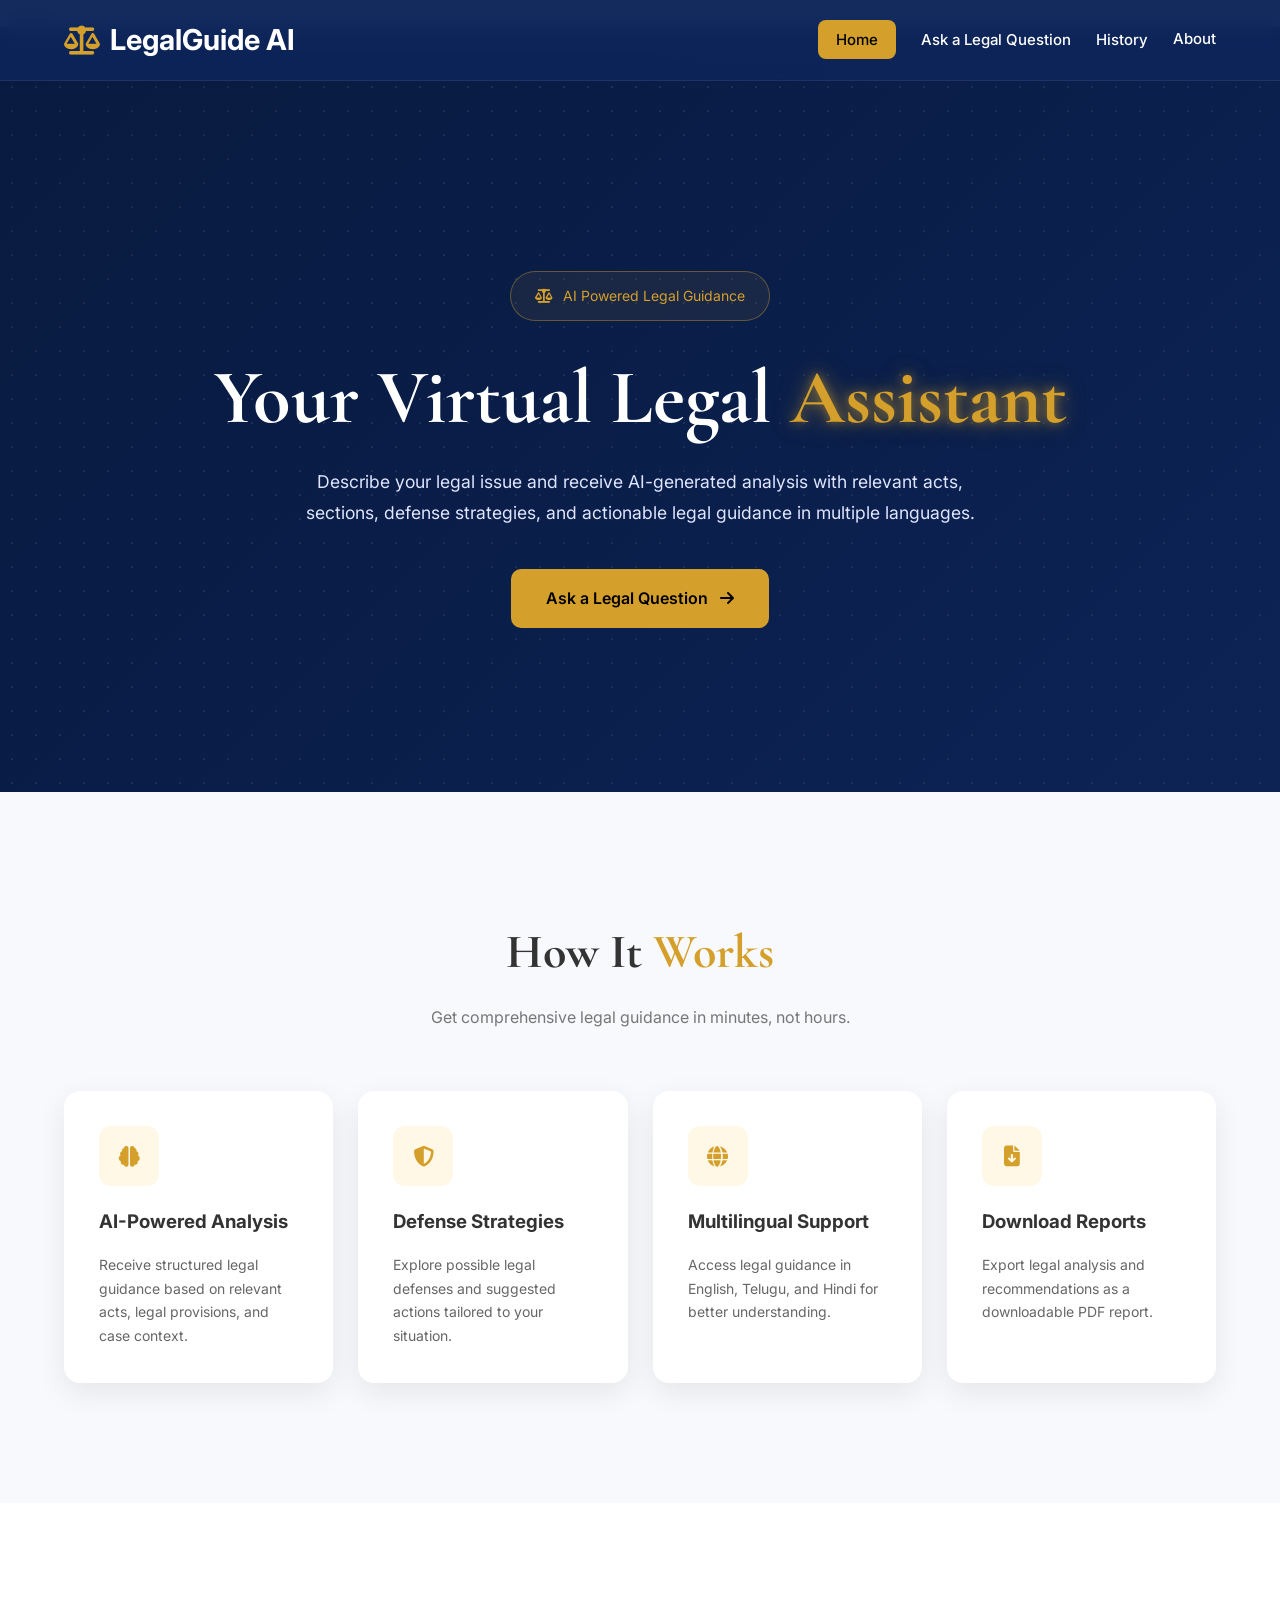
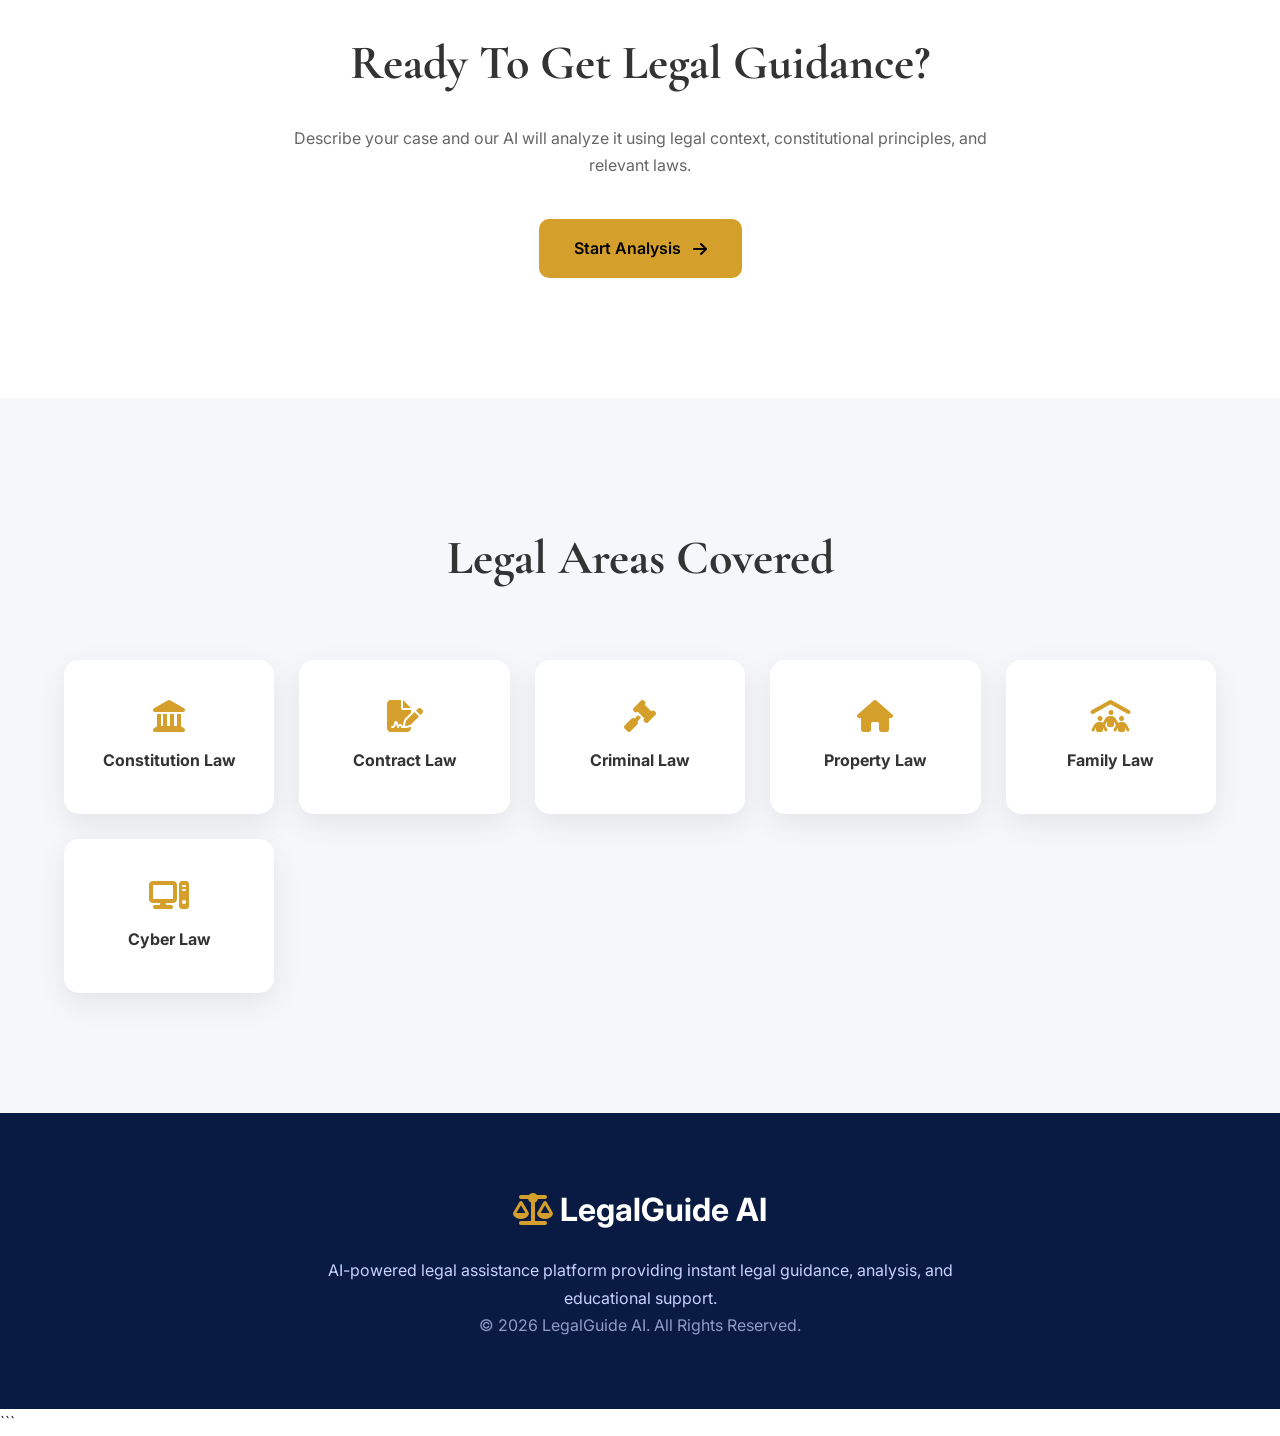
==== index.html @ f398fe72 "Add files via upload" ====
```html
<!DOCTYPE html>
<html lang="en">
<head>
    <meta charset="UTF-8">
    <meta name="viewport" content="width=device-width, initial-scale=1.0">
    <title>LegalGuide AI - Your Virtual Legal Assistant</title>

    <!-- Google Fonts -->
    <link href="https://fonts.googleapis.com/css2?family=Cormorant+Garamond:wght@500;600;700&family=Inter:wght@300;400;500;600&display=swap" rel="stylesheet">

    <!-- Font Awesome -->
    <link rel="stylesheet" href="https://cdnjs.cloudflare.com/ajax/libs/font-awesome/6.7.1/css/all.min.css">

    <link rel="stylesheet" href="css/style.css">
</head>
<body>

    <!-- NAVBAR -->
    <header class="navbar">
        <div class="container nav-container">

            <div class="logo">
                <i class="fa-solid fa-scale-balanced"></i>
                <span>LegalGuide AI</span>
            </div>

            <nav>
                <ul class="nav-links">
                    <li><a href="index.html" class="active">Home</a></li>
                    <li><a href="ask.html">Ask a Legal Question</a></li>
                    <li><a href="history.html">History</a></li>
                    <a href="about.html">About</a>
                </ul>
            </nav>

        </div>
    </header>

    <!-- HERO SECTION -->
    <section class="hero">

        <div class="hero-overlay"></div>

        <div class="container hero-content">

            <div class="badge">
                <i class="fa-solid fa-scale-balanced"></i>
                AI Powered Legal Guidance
            </div>

            <h1>
                Your Virtual Legal
                <span>Assistant</span>
            </h1>

            <p>
                Describe your legal issue and receive AI-generated analysis
                with relevant acts, sections, defense strategies, and
                actionable legal guidance in multiple languages.
            </p>

            <a href="ask.html" class="hero-btn">
                Ask a Legal Question
                <i class="fa-solid fa-arrow-right"></i>
            </a>

        </div>

    </section>

    <!-- HOW IT WORKS -->
    <section class="how-it-works">

        <div class="container">

            <h2>
                How It <span>Works</span>
            </h2>

            <p class="section-subtitle">
                Get comprehensive legal guidance in minutes, not hours.
            </p>

            <div class="card-grid">

                <div class="card">
                    <div class="icon-box">
                        <i class="fa-solid fa-brain"></i>
                    </div>

                    <h3>AI-Powered Analysis</h3>

                    <p>
                        Receive structured legal guidance based on relevant
                        acts, legal provisions, and case context.
                    </p>
                </div>

                <div class="card">
                    <div class="icon-box">
                        <i class="fa-solid fa-shield-halved"></i>
                    </div>

                    <h3>Defense Strategies</h3>

                    <p>
                        Explore possible legal defenses and suggested actions
                        tailored to your situation.
                    </p>
                </div>

                <div class="card">
                    <div class="icon-box">
                        <i class="fa-solid fa-globe"></i>
                    </div>

                    <h3>Multilingual Support</h3>

                    <p>
                        Access legal guidance in English, Telugu, and Hindi
                        for better understanding.
                    </p>
                </div>

                <div class="card">
                    <div class="icon-box">
                        <i class="fa-solid fa-file-arrow-down"></i>
                    </div>

                    <h3>Download Reports</h3>

                    <p>
                        Export legal analysis and recommendations as a
                        downloadable PDF report.
                    </p>
                </div>

            </div>

        </div>

    </section>

    <!-- READY SECTION -->
    <section class="ready-section">

        <div class="container">

            <h2>Ready To Get Legal Guidance?</h2>

            <p>
                Describe your case and our AI will analyze it using
                legal context, constitutional principles, and relevant laws.
            </p>

            <a href="ask.html" class="hero-btn">
                Start Analysis
                <i class="fa-solid fa-arrow-right"></i>
            </a>

        </div>

    </section>

    <!-- LEGAL CATEGORIES -->
    <section class="categories">

        <div class="container">

            <h2>Legal Areas Covered</h2>

            <div class="category-grid">

                <div class="category-card">
                    <i class="fa-solid fa-landmark"></i>
                    <h4>Constitution Law</h4>
                </div>

                <div class="category-card">
                    <i class="fa-solid fa-file-signature"></i>
                    <h4>Contract Law</h4>
                </div>

                <div class="category-card">
                    <i class="fa-solid fa-gavel"></i>
                    <h4>Criminal Law</h4>
                </div>

                <div class="category-card">
                    <i class="fa-solid fa-house"></i>
                    <h4>Property Law</h4>
                </div>

                <div class="category-card">
                    <i class="fa-solid fa-people-roof"></i>
                    <h4>Family Law</h4>
                </div>

                <div class="category-card">
                    <i class="fa-solid fa-computer"></i>
                    <h4>Cyber Law</h4>
                </div>

            </div>

        </div>

    </section>

    <!-- FOOTER -->
    <footer>

        <div class="container footer-content">

            <div class="footer-logo">
                <i class="fa-solid fa-scale-balanced"></i>
                LegalGuide AI
            </div>

            <p>
                AI-powered legal assistance platform providing instant legal
                guidance, analysis, and educational support.
            </p>

            <p class="copyright">
                © 2026 LegalGuide AI. All Rights Reserved.
            </p>

        </div>

    </footer>
   

    <script src="js/main.js"></script>

</body>
</html>
```
---- css/style.css ----
```css
/* ===================================
   LEGALGUIDE AI - STYLE.CSS
=================================== */

@import url('https://fonts.googleapis.com/css2?family=Inter:wght@300;400;500;600;700&family=Cormorant+Garamond:wght@500;600;700&display=swap');

html{
    scroll-behavior:smooth;
}

*{
    margin:0;
    padding:0;
    box-sizing:border-box;
}

:root{
    --navy:#0d2559;
    --navy-dark:#091b42;
    --gold:#d4a02b;
    --white:#ffffff;
    --light:#f8f9fc;
    --text:#333333;
    --shadow:0 10px 30px rgba(0,0,0,0.08);
}

body{
    font-family:'Inter',sans-serif;
    background:#ffffff;
    color:var(--text);
    line-height:1.7;
    overflow-x:hidden;
}

.container{
    width:90%;
    max-width:1200px;
    margin:auto;
}

a{
    text-decoration:none;
}

ul{
    list-style:none;
}

/* ===================================
   NAVBAR
=================================== */

.navbar{
    position:fixed;
    top:0;
    left:0;
    width:100%;
    z-index:1000;

    background:rgba(13,37,89,0.97);

    backdrop-filter:blur(10px);

    border-bottom:
    1px solid rgba(255,255,255,.08);
}

.nav-container{
    height:80px;

    display:flex;
    justify-content:space-between;
    align-items:center;
}

.logo{
    display:flex;
    align-items:center;
    gap:10px;

    color:white;

    font-size:1.8rem;
    font-weight:700;
}

.logo i{
    color:var(--gold);
}

.nav-links{
    display:flex;
    gap:25px;
}

.nav-links a{
    color:white;
    font-size:15px;
    font-weight:500;

    transition:.3s;
}

.nav-links a:hover{
    color:var(--gold);
}

.active{
    background:var(--gold);
    color:black !important;

    padding:10px 18px;
    border-radius:8px;
}

/* ===================================
   HERO SECTION
=================================== */

.hero{

    min-height:85vh;

    background:
    linear-gradient(
    135deg,
    #091b42 0%,
    #0d2559 100%
    );

    position:relative;

    display:flex;
    justify-content:center;
    align-items:center;

    overflow:hidden;
}

.hero::before{

    content:"";

    position:absolute;
    inset:0;

    background-image:
    radial-gradient(
    rgba(255,255,255,.08) 1px,
    transparent 1px
    );

    background-size:24px 24px;
}

.hero-overlay{
    position:absolute;
    inset:0;

    background:
    rgba(0,0,0,.05);
}

.hero-content{

    position:relative;
    z-index:10;

    text-align:center;

    color:white;

    max-width:900px;

    padding-top:80px;
}

.badge{

    display:inline-flex;
    align-items:center;
    gap:10px;

    padding:12px 24px;

    border-radius:50px;

    background:
    rgba(212,160,43,.08);

    border:
    1px solid rgba(212,160,43,.4);

    color:var(--gold);

    font-size:14px;

    margin-bottom:35px;
}

.hero h1{

    font-family:
    'Cormorant Garamond',serif;

    font-size:4.8rem;

    line-height:1.1;

    margin-bottom:25px;
}

.hero h1 span{

    color:var(--gold);

    text-shadow:
    0 0 10px rgba(212,160,43,.5),
    0 0 20px rgba(212,160,43,.4),
    0 0 30px rgba(212,160,43,.3);
}

.hero p{

    max-width:700px;

    margin:auto;

    font-size:1.1rem;

    color:#dfe5ff;

    line-height:1.8;

    margin-bottom:40px;
}

.hero-btn{

    display:inline-flex;
    align-items:center;
    gap:12px;

    background:var(--gold);

    color:black;

    padding:16px 35px;

    border-radius:10px;

    font-weight:600;

    transition:.3s;
}

.hero-btn:hover{

    transform:
    translateY(-5px);

    box-shadow:
    0 15px 35px
    rgba(212,160,43,.4);
}

/* ===================================
   HOW IT WORKS
=================================== */

.how-it-works{

    background:#f8f9fc;

    padding:120px 0;
}

.how-it-works h2{

    text-align:center;

    font-size:3rem;

    font-family:
    'Cormorant Garamond',serif;

    margin-bottom:10px;
}

.how-it-works h2 span{
    color:var(--gold);
}

.section-subtitle{

    text-align:center;

    color:#777;

    margin-bottom:60px;
}

.card-grid{

    display:grid;

    grid-template-columns:
    repeat(auto-fit,minmax(250px,1fr));

    gap:25px;
}

.card{

    background:white;

    padding:35px;

    border-radius:16px;

    box-shadow:var(--shadow);

    transition:.3s;
}

.card:hover{

    transform:
    translateY(-10px);

    box-shadow:
    0 20px 40px rgba(0,0,0,.12);
}

.icon-box{

    width:60px;
    height:60px;

    display:flex;
    justify-content:center;
    align-items:center;

    border-radius:12px;

    background:#fff8e6;

    color:var(--gold);

    font-size:1.3rem;

    margin-bottom:20px;
}

.card h3{
    margin-bottom:15px;
}

.card p{
    color:#666;
    font-size:14px;
}

/* ===================================
   READY SECTION
=================================== */

.ready-section{

    background:white;

    padding:120px 20px;

    text-align:center;
}

.ready-section h2{

    font-family:
    'Cormorant Garamond',serif;

    font-size:3rem;

    margin-bottom:20px;
}

.ready-section p{

    max-width:700px;

    margin:auto;

    color:#666;

    margin-bottom:40px;
}

/* ===================================
   LEGAL CATEGORIES
=================================== */

.categories{

    background:#f5f7fb;

    padding:120px 0;
}

.categories h2{

    text-align:center;

    font-size:3rem;

    font-family:
    'Cormorant Garamond',serif;

    margin-bottom:60px;
}

.category-grid{

    display:grid;

    grid-template-columns:
    repeat(auto-fit,minmax(180px,1fr));

    gap:25px;
}

.category-card{

    background:white;

    padding:40px 20px;

    text-align:center;

    border-radius:15px;

    box-shadow:var(--shadow);

    transition:.3s;
}

.category-card:hover{

    transform:
    translateY(-10px);

    box-shadow:
    0 20px 40px rgba(0,0,0,.12);
}

.category-card i{

    font-size:2rem;

    color:var(--gold);

    margin-bottom:15px;
}

.category-card h4{
    font-size:1rem;
}

/* ===================================
   FOOTER
=================================== */

footer{

    background:#091b42;

    color:white;

    padding:70px 20px;
}

.footer-content{
    text-align:center;
}

.footer-logo{

    font-size:2rem;

    font-weight:700;

    margin-bottom:20px;
}

.footer-logo i{
    color:var(--gold);
}

.footer-content p{

    color:#c9d1ff;

    max-width:700px;

    margin:auto;
}

.copyright{

    margin-top:30px;

    opacity:.7;
}

/* ===================================
   RESPONSIVE
=================================== */

@media(max-width:992px){

    .hero h1{
        font-size:4rem;
    }

}

@media(max-width:768px){

    .nav-container{
        flex-direction:column;
        height:auto;
        padding:15px;
    }

    .nav-links{
        margin-top:15px;
        flex-wrap:wrap;
        justify-content:center;
    }

    .hero{
        min-height:90vh;
    }

    .hero-content{
        padding-top:120px;
    }

    .hero h1{
        font-size:3rem;
    }

    .hero p{
        font-size:1rem;
        padding:0 10px;
    }

    .how-it-works h2,
    .ready-section h2,
    .categories h2{
        font-size:2.2rem;
    }

    .hero-btn{
        padding:14px 24px;
    }
}

@media(max-width:480px){

    .hero h1{
        font-size:2.4rem;
    }

    .logo{
        font-size:1.4rem;
    }

    .badge{
        font-size:12px;
    }
}
```
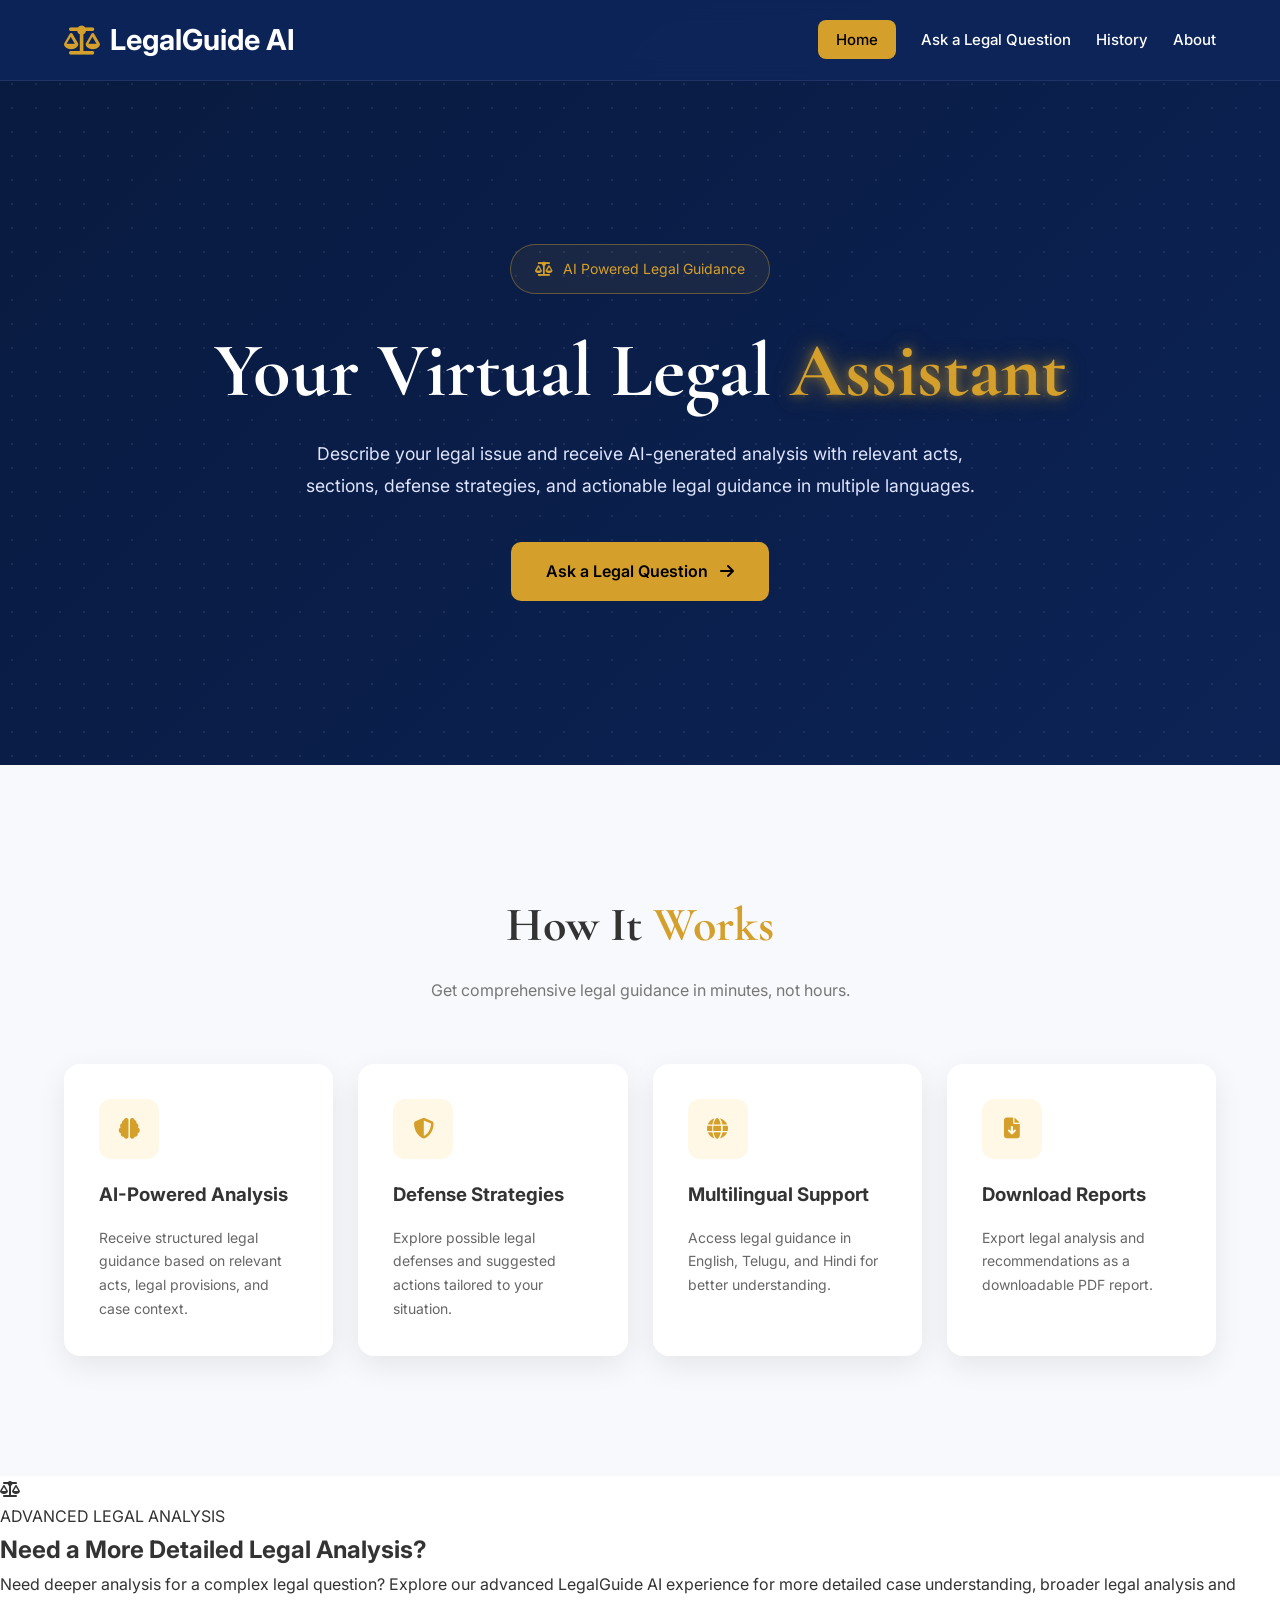
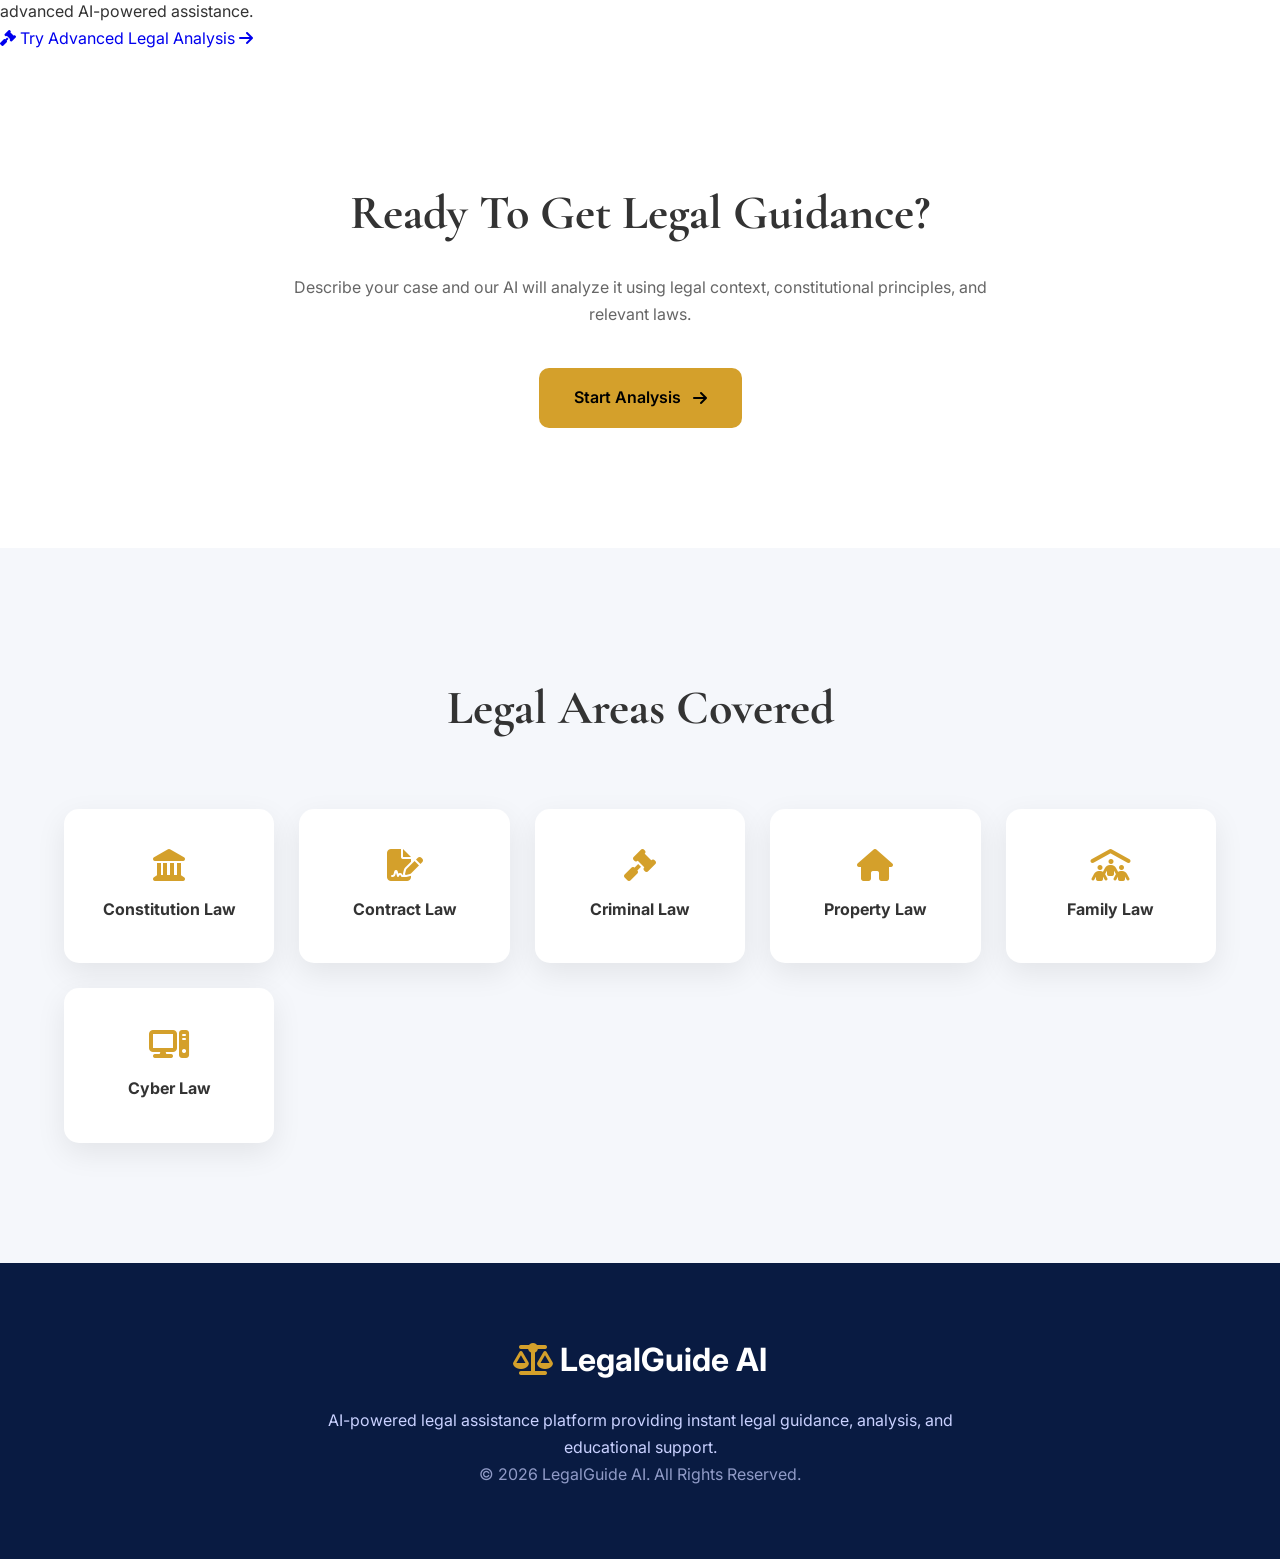
==== commit b3287f07: "index.html" ====
--- a/index.html
+++ b/index.html
@@ -1,43 +1,91 @@
-```html
+
 <!DOCTYPE html>
 <html lang="en">
+
 <head>
     <meta charset="UTF-8">
     <meta name="viewport" content="width=device-width, initial-scale=1.0">
+
+    <meta
+        name="description"
+        content="LegalGuide AI - AI-powered legal information and educational assistance."
+    >
+
     <title>LegalGuide AI - Your Virtual Legal Assistant</title>
 
     <!-- Google Fonts -->
-    <link href="https://fonts.googleapis.com/css2?family=Cormorant+Garamond:wght@500;600;700&family=Inter:wght@300;400;500;600&display=swap" rel="stylesheet">
+    <link
+        href="https://fonts.googleapis.com/css2?family=Cormorant+Garamond:wght@500;600;700&family=Inter:wght@300;400;500;600&display=swap"
+        rel="stylesheet"
+    >
 
     <!-- Font Awesome -->
-    <link rel="stylesheet" href="https://cdnjs.cloudflare.com/ajax/libs/font-awesome/6.7.1/css/all.min.css">
-
+    <link
+        rel="stylesheet"
+        href="https://cdnjs.cloudflare.com/ajax/libs/font-awesome/6.7.1/css/all.min.css"
+    >
+
+    <!-- Main CSS -->
     <link rel="stylesheet" href="css/style.css">
 </head>
+
 <body>
 
-    <!-- NAVBAR -->
+    <!-- ================= NAVBAR ================= -->
+
     <header class="navbar">
+
         <div class="container nav-container">
 
             <div class="logo">
+
                 <i class="fa-solid fa-scale-balanced"></i>
-                <span>LegalGuide AI</span>
+
+                <span>
+                    LegalGuide AI
+                </span>
+
             </div>
 
             <nav>
+
                 <ul class="nav-links">
-                    <li><a href="index.html" class="active">Home</a></li>
-                    <li><a href="ask.html">Ask a Legal Question</a></li>
-                    <li><a href="history.html">History</a></li>
-                    <a href="about.html">About</a>
+
+                    <li>
+                        <a href="index.html" class="active">
+                            Home
+                        </a>
+                    </li>
+
+                    <li>
+                        <a href="ask.html">
+                            Ask a Legal Question
+                        </a>
+                    </li>
+
+                    <li>
+                        <a href="history.html">
+                            History
+                        </a>
+                    </li>
+
+                    <li>
+                        <a href="about.html">
+                            About
+                        </a>
+                    </li>
+
                 </ul>
+
             </nav>
 
         </div>
+
     </header>
 
-    <!-- HERO SECTION -->
+
+    <!-- ================= HERO SECTION ================= -->
+
     <section class="hero">
 
         <div class="hero-overlay"></div>
@@ -45,95 +93,172 @@
         <div class="container hero-content">
 
             <div class="badge">
+
                 <i class="fa-solid fa-scale-balanced"></i>
+
                 AI Powered Legal Guidance
+
             </div>
 
             <h1>
+
                 Your Virtual Legal
-                <span>Assistant</span>
+
+                <span>
+                    Assistant
+                </span>
+
             </h1>
 
             <p>
-                Describe your legal issue and receive AI-generated analysis
-                with relevant acts, sections, defense strategies, and
-                actionable legal guidance in multiple languages.
+
+                Describe your legal issue and receive AI-generated
+                analysis with relevant acts, sections, defense
+                strategies, and actionable legal guidance in
+                multiple languages.
+
             </p>
 
-            <a href="ask.html" class="hero-btn">
+            <a
+                href="ask.html"
+                class="hero-btn"
+            >
+
                 Ask a Legal Question
+
                 <i class="fa-solid fa-arrow-right"></i>
+
             </a>
 
         </div>
 
     </section>
 
-    <!-- HOW IT WORKS -->
+
+    <!-- ================= HOW IT WORKS ================= -->
+
     <section class="how-it-works">
 
         <div class="container">
 
             <h2>
-                How It <span>Works</span>
+
+                How It
+
+                <span>
+                    Works
+                </span>
+
             </h2>
 
             <p class="section-subtitle">
-                Get comprehensive legal guidance in minutes, not hours.
+
+                Get comprehensive legal guidance in minutes,
+                not hours.
+
             </p>
 
+
             <div class="card-grid">
 
+
+                <!-- CARD 1 -->
+
                 <div class="card">
+
                     <div class="icon-box">
+
                         <i class="fa-solid fa-brain"></i>
+
                     </div>
 
-                    <h3>AI-Powered Analysis</h3>
+                    <h3>
+                        AI-Powered Analysis
+                    </h3>
 
                     <p>
-                        Receive structured legal guidance based on relevant
-                        acts, legal provisions, and case context.
+
+                        Receive structured legal guidance based
+                        on relevant acts, legal provisions,
+                        and case context.
+
                     </p>
-                </div>
+
+                </div>
+
+
+                <!-- CARD 2 -->
 
                 <div class="card">
+
                     <div class="icon-box">
+
                         <i class="fa-solid fa-shield-halved"></i>
+
                     </div>
 
-                    <h3>Defense Strategies</h3>
+                    <h3>
+                        Defense Strategies
+                    </h3>
 
                     <p>
-                        Explore possible legal defenses and suggested actions
-                        tailored to your situation.
+
+                        Explore possible legal defenses and
+                        suggested actions tailored to your
+                        situation.
+
                     </p>
-                </div>
+
+                </div>
+
+
+                <!-- CARD 3 -->
 
                 <div class="card">
+
                     <div class="icon-box">
+
                         <i class="fa-solid fa-globe"></i>
+
                     </div>
 
-                    <h3>Multilingual Support</h3>
+                    <h3>
+                        Multilingual Support
+                    </h3>
 
                     <p>
-                        Access legal guidance in English, Telugu, and Hindi
-                        for better understanding.
+
+                        Access legal guidance in English,
+                        Telugu, and Hindi for better
+                        understanding.
+
                     </p>
-                </div>
+
+                </div>
+
+
+                <!-- CARD 4 -->
 
                 <div class="card">
+
                     <div class="icon-box">
+
                         <i class="fa-solid fa-file-arrow-down"></i>
+
                     </div>
 
-                    <h3>Download Reports</h3>
+                    <h3>
+                        Download Reports
+                    </h3>
 
                     <p>
-                        Export legal analysis and recommendations as a
-                        downloadable PDF report.
+
+                        Export legal analysis and
+                        recommendations as a downloadable
+                        PDF report.
+
                     </p>
+
                 </div>
 
             </div>
@@ -142,65 +267,205 @@
 
     </section>
 
-    <!-- READY SECTION -->
+
+    <!-- =====================================================
+         ADVANCED LEGAL ANALYSIS
+         ===================================================== -->
+
+    <section class="advanced-analysis">
+
+        <div class="advanced-container">
+
+
+            <!-- ICON -->
+
+            <div class="advanced-icon">
+
+                <i class="fa-solid fa-scale-balanced"></i>
+
+            </div>
+
+
+            <!-- CONTENT -->
+
+            <div class="advanced-content">
+
+                <span class="advanced-label">
+
+                    ADVANCED LEGAL ANALYSIS
+
+                </span>
+
+
+                <h2>
+
+                    Need a More Detailed
+
+                    <span>
+                        Legal Analysis?
+                    </span>
+
+                </h2>
+
+
+                <p>
+
+                    Need deeper analysis for a complex legal
+                    question? Explore our advanced LegalGuide AI
+                    experience for more detailed case understanding,
+                    broader legal analysis and advanced AI-powered
+                    assistance.
+
+                </p>
+
+
+                <a
+                    href="https://legal-guide-ai-04.lovable.app"
+                    target="_blank"
+                    rel="noopener noreferrer"
+                    class="advanced-btn"
+                >
+
+                    <i class="fa-solid fa-gavel"></i>
+
+                    Try Advanced Legal Analysis
+
+                    <i class="fa-solid fa-arrow-right"></i>
+
+                </a>
+
+            </div>
+
+        </div>
+
+    </section>
+
+
+    <!-- ================= READY SECTION ================= -->
+
     <section class="ready-section">
 
         <div class="container">
 
-            <h2>Ready To Get Legal Guidance?</h2>
+            <h2>
+                Ready To Get Legal Guidance?
+            </h2>
 
             <p>
-                Describe your case and our AI will analyze it using
-                legal context, constitutional principles, and relevant laws.
+
+                Describe your case and our AI will analyze it
+                using legal context, constitutional principles,
+                and relevant laws.
+
             </p>
 
-            <a href="ask.html" class="hero-btn">
+            <a
+                href="ask.html"
+                class="hero-btn"
+            >
+
                 Start Analysis
+
                 <i class="fa-solid fa-arrow-right"></i>
+
             </a>
 
         </div>
 
     </section>
 
-    <!-- LEGAL CATEGORIES -->
+
+    <!-- ================= LEGAL CATEGORIES ================= -->
+
     <section class="categories">
 
         <div class="container">
 
-            <h2>Legal Areas Covered</h2>
+            <h2>
+                Legal Areas Covered
+            </h2>
+
 
             <div class="category-grid">
 
+
+                <!-- CONSTITUTION -->
+
                 <div class="category-card">
+
                     <i class="fa-solid fa-landmark"></i>
-                    <h4>Constitution Law</h4>
-                </div>
+
+                    <h4>
+                        Constitution Law
+                    </h4>
+
+                </div>
+
+
+                <!-- CONTRACT -->
 
                 <div class="category-card">
+
                     <i class="fa-solid fa-file-signature"></i>
-                    <h4>Contract Law</h4>
-                </div>
+
+                    <h4>
+                        Contract Law
+                    </h4>
+
+                </div>
+
+
+                <!-- CRIMINAL -->
 
                 <div class="category-card">
+
                     <i class="fa-solid fa-gavel"></i>
-                    <h4>Criminal Law</h4>
-                </div>
+
+                    <h4>
+                        Criminal Law
+                    </h4>
+
+                </div>
+
+
+                <!-- PROPERTY -->
 
                 <div class="category-card">
+
                     <i class="fa-solid fa-house"></i>
-                    <h4>Property Law</h4>
-                </div>
+
+                    <h4>
+                        Property Law
+                    </h4>
+
+                </div>
+
+
+                <!-- FAMILY -->
 
                 <div class="category-card">
+
                     <i class="fa-solid fa-people-roof"></i>
-                    <h4>Family Law</h4>
-                </div>
+
+                    <h4>
+                        Family Law
+                    </h4>
+
+                </div>
+
+
+                <!-- CYBER -->
 
                 <div class="category-card">
+
                     <i class="fa-solid fa-computer"></i>
-                    <h4>Cyber Law</h4>
-                </div>
+
+                    <h4>
+                        Cyber Law
+                    </h4>
+
+                </div>
+
 
             </div>
 
@@ -208,32 +473,48 @@
 
     </section>
 
-    <!-- FOOTER -->
+
+    <!-- ================= FOOTER ================= -->
+
     <footer>
 
         <div class="container footer-content">
 
+
             <div class="footer-logo">
+
                 <i class="fa-solid fa-scale-balanced"></i>
+
                 LegalGuide AI
-            </div>
+
+            </div>
+
 
             <p>
-                AI-powered legal assistance platform providing instant legal
-                guidance, analysis, and educational support.
+
+                AI-powered legal assistance platform providing
+                instant legal guidance, analysis, and
+                educational support.
+
             </p>
 
+
             <p class="copyright">
-                © 2026 LegalGuide AI. All Rights Reserved.
+
+                © 2026 LegalGuide AI.
+                All Rights Reserved.
+
             </p>
 
         </div>
 
     </footer>
-   
+
+
+    <!-- ================= JAVASCRIPT ================= -->
 
     <script src="js/main.js"></script>
 
 </body>
+
 </html>
-```
